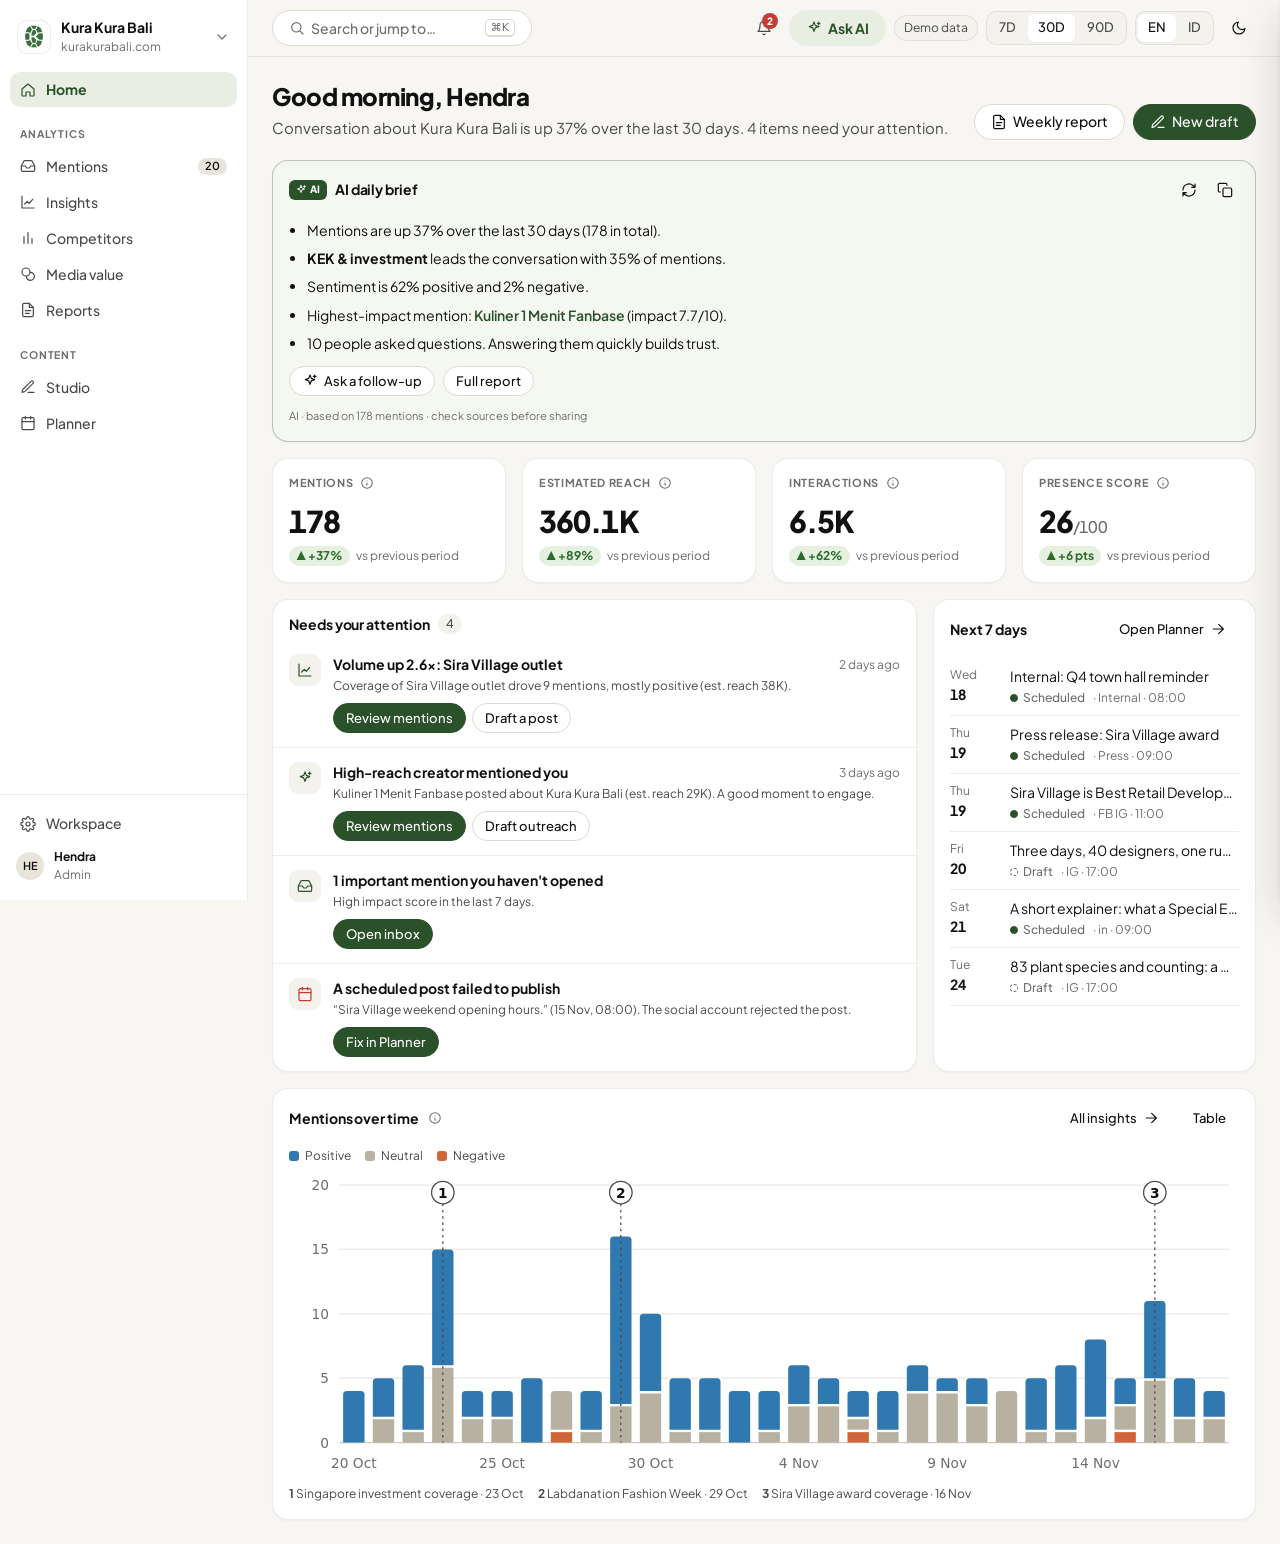
==== prototype/index.html @ 63d2dd12 "Brand Intel prototype for Kura Kura Bali Clickable dashboard prototype (projects, mentions with filt" ====
<!doctype html>
<html lang="en">
<head>
<meta charset="utf-8">
<meta name="viewport" content="width=device-width, initial-scale=1">
<title>Kura Kura Bali Brand Intel</title>
<meta name="description" content="Brand monitoring and communications workspace prototype for Kura Kura Bali.">
<link rel="icon" href="assets/kkb-icon-192.png">
<link rel="preconnect" href="https://fonts.googleapis.com">
<link rel="preconnect" href="https://fonts.gstatic.com" crossorigin>
<link rel="stylesheet" href="https://fonts.googleapis.com/css2?family=Plus+Jakarta+Sans:wght@400;500;600;700;800&display=swap">
<link rel="stylesheet" href="styles.css?v=36">
<script>
  /* Apply the saved theme before first paint to avoid a flash. */
  try { const th = JSON.parse(localStorage.getItem("bi.theme")); if (th) document.documentElement.dataset.theme = th; } catch {}
</script>
</head>
<body>
<a href="#content" class="sr-only">Skip to content</a>
<div class="shell">
  <aside class="side" id="side"></aside>
  <div class="main">
    <header class="topbar" id="topbar"></header>
    <main class="content" id="content" tabindex="-1"></main>
  </div>
</div>
<div class="scrim" id="scrim"></div>
<aside class="drawer" id="drawer" role="dialog" aria-modal="true" aria-labelledby="dr-t" aria-hidden="true"></aside>
<div class="palette" id="palette" role="dialog" aria-modal="true" aria-label="Command palette"></div>
<div class="toasts" id="toasts" role="status" aria-live="polite"></div>
<div id="tip" role="tooltip"></div>
<script src="i18n.js?v=36"></script>
<script src="data.js?v=36"></script>
<script src="charts.js?v=36"></script>
<script src="app.js?v=36"></script>
</body>
</html>
---- prototype/styles.css ----
/* ============ Tokens ============ */
/* Brand: Kura Kura Bali (kurakurabali.com) — deep green #2b512b, sage #acc29b, sand #cfcabe,
   cream #f2ecdb, near-black #111. UI font: Plus Jakarta Sans (clean, screen-first, tabular figures).
   Chart hues are Bali-toned and validated for colour-blind separation in both modes. */
:root{
  color-scheme:light;
  --font:"Plus Jakarta Sans",system-ui,-apple-system,"Segoe UI",Roboto,sans-serif;
  --bg:#f7f6f2;--surface:#ffffff;--surface-2:#f4f2ec;--surface-3:#e9e5da;
  --border:rgba(17,17,17,.08);--border-strong:#dedad0;
  --ink:#111111;--ink-2:#4a4a4a;--muted:#6e6e6e;
  --accent:#2b512b;--accent-ink:#ffffff;--accent-soft:#e8efe2;--accent-tint:#f5f8f1;--sage:#acc29b;--sand:#cfcabe;--focus:#257f87;
  --grid:#ebe8e0;--axis:#cfcabe;
  --pos:#2f78b0;--neu:#b8b1a1;--neg:#d0643a;
  --s1:#2f78b0;--s2:#d0643a;--s3:#1d9a8c;--s4:#9a5fb5;
  --good:#2e8b3e;--warning:#e0a21b;--serious:#d0643a;--critical:#c43c32;
  --up-text:#2b6b2f;--up-bg:#e5f0df;--down-text:#b0442a;--down-bg:#fbe9e2;
  --shadow:0 1px 2px rgba(17,17,17,.04);
  --shadow-pop:0 16px 40px rgba(17,17,17,.14),0 2px 6px rgba(17,17,17,.06);
  --r:16px;--r-sm:10px;
}
@media (prefers-color-scheme:dark){
  :root:where(:not([data-theme="light"])){
    color-scheme:dark;
    --bg:#0e120e;--surface:#151b15;--surface-2:#1c241c;--surface-3:#253025;
    --border:rgba(255,255,255,.09);--border-strong:#2f3a2f;
    --ink:#f1efe8;--ink-2:#c8c4b8;--muted:#9b978b;
    --accent:#acc29b;--accent-ink:#10170f;--accent-soft:#223322;--accent-tint:#18221a;--sage:#acc29b;--sand:#6f6a5f;--focus:#4fb3bc;
    --grid:#232c23;--axis:#3a463a;
    --pos:#4489c2;--neu:#6f6a5f;--neg:#d36c42;
    --s1:#4489c2;--s2:#d36c42;--s3:#20a090;--s4:#a874c6;
    --good:#5fb36a;--warning:#e8b23a;--serious:#e07a4f;--critical:#e06a5f;
    --up-text:#9fd18b;--up-bg:#1f3320;--down-text:#f39270;--down-bg:#3a221a;
    --shadow:none;--shadow-pop:0 16px 40px rgba(0,0,0,.55);
  }
}
:root[data-theme="dark"]{
  color-scheme:dark;
  --bg:#0e120e;--surface:#151b15;--surface-2:#1c241c;--surface-3:#253025;
  --border:rgba(255,255,255,.09);--border-strong:#2f3a2f;
  --ink:#f1efe8;--ink-2:#c8c4b8;--muted:#9b978b;
  --accent:#acc29b;--accent-ink:#10170f;--accent-soft:#223322;--accent-tint:#18221a;--sage:#acc29b;--sand:#6f6a5f;--focus:#4fb3bc;
  --grid:#232c23;--axis:#3a463a;
  --pos:#4489c2;--neu:#6f6a5f;--neg:#d36c42;
  --s1:#4489c2;--s2:#d36c42;--s3:#20a090;--s4:#a874c6;
  --good:#5fb36a;--warning:#e8b23a;--serious:#e07a4f;--critical:#e06a5f;
  --up-text:#9fd18b;--up-bg:#1f3320;--down-text:#f39270;--down-bg:#3a221a;
  --shadow:none;--shadow-pop:0 16px 40px rgba(0,0,0,.55);
}

/* ============ Base ============ */
*{box-sizing:border-box}
html,body{margin:0}
body{background:var(--bg);color:var(--ink);font:14px/1.5 var(--font);-webkit-font-smoothing:antialiased;font-feature-settings:"cv11"}
h1,h2,h3,h4{margin:0;line-height:1.25}
h1{font-size:24px;font-weight:800;letter-spacing:-.02em}
h2{font-size:15px;font-weight:700;letter-spacing:-.005em}
h3{font-size:13px;font-weight:700}
p{margin:0}
a{color:inherit}
button,input,select,textarea{font:inherit;color:inherit}
:focus-visible{outline:2px solid var(--focus);outline-offset:2px;border-radius:6px}
.sr-only{position:absolute;width:1px;height:1px;overflow:hidden;clip:rect(0 0 0 0);white-space:nowrap}
.num{font-variant-numeric:tabular-nums}
.muted{color:var(--muted)}
.ink2{color:var(--ink-2)}
.small{font-size:12px}
.nowrap{white-space:nowrap}
svg.i{width:16px;height:16px;flex:none;stroke:currentColor;fill:none;stroke-width:1.8;stroke-linecap:round;stroke-linejoin:round}

/* ============ Shell ============ */
.shell{display:grid;grid-template-columns:248px minmax(0,1fr);min-height:100vh}
.side{background:var(--surface);border-right:1px solid var(--border);display:flex;flex-direction:column;position:sticky;top:0;height:100vh;z-index:40}
.brand{display:flex;align-items:center;gap:10px;padding:16px 16px 12px}
.brand-mark{width:34px;height:34px;border-radius:10px;background:var(--accent);color:var(--accent-ink);display:grid;place-items:center;font-weight:800;font-size:13px;flex:none;overflow:hidden}
.brand-mark.logo{background:#fff;border:1px solid var(--border)}
.brand-mark.logo img{width:78%;height:78%;object-fit:contain}
.brand b{display:block;font-size:14px}
.brand span{display:block;font-size:12px;color:var(--muted)}
.nav{flex:1;overflow:auto;padding:4px 10px 12px}
.nav-group{font-size:10.5px;font-weight:700;color:var(--muted);text-transform:uppercase;letter-spacing:.08em;padding:18px 10px 6px}
.nav a{display:flex;align-items:center;gap:10px;padding:7px 10px;border-radius:var(--r-sm);text-decoration:none;color:var(--ink-2);font-weight:500;margin:1px 0}
.nav a:hover{background:var(--surface-2);color:var(--ink)}
.nav a[aria-current="page"]{background:var(--accent-soft);color:var(--accent);font-weight:700}
.nav a .count{margin-left:auto;font-size:11px;font-weight:600;background:var(--surface-3);color:var(--ink);border-radius:99px;padding:0 7px;min-width:20px;text-align:center}
.nav a .count.hot{background:var(--critical);color:#fff}
.side-foot{border-top:1px solid var(--border);padding:10px}
.me{display:flex;align-items:center;gap:10px;padding:6px}
.avatar{width:28px;height:28px;border-radius:99px;background:var(--surface-3);display:grid;place-items:center;font-size:11px;font-weight:600;flex:none}

.main{min-width:0;display:flex;flex-direction:column}
.topbar{position:sticky;top:0;z-index:30;background:color-mix(in srgb,var(--bg) 88%,transparent);backdrop-filter:blur(8px);border-bottom:1px solid var(--border);display:flex;align-items:center;gap:8px;padding:10px 24px}
.topbar .grow{flex:1}
.btn.menu-btn{display:none}
.search-btn{display:flex;align-items:center;gap:8px;min-width:260px;justify-content:flex-start;color:var(--muted)}
.search-btn kbd{margin-left:auto}
kbd{font:11px/1 system-ui;border:1px solid var(--border-strong);border-bottom-width:2px;border-radius:5px;padding:2px 5px;color:var(--muted);background:var(--surface)}
.content{padding:24px;max-width:1360px;width:100%;margin:0 auto}
.demo-flag{display:inline-flex;align-items:center;gap:6px;font-size:12px;color:var(--ink-2);background:var(--surface-2);border:1px solid var(--border);padding:3px 9px;border-radius:99px}

/* ============ Controls ============ */
.btn{display:inline-flex;align-items:center;justify-content:center;gap:6px;height:36px;padding:0 16px;border-radius:999px;font-weight:600;border:1px solid var(--border-strong);background:var(--surface);cursor:pointer;font-weight:500;white-space:nowrap;text-decoration:none}
.btn:hover{background:var(--surface-2)}
.btn.primary{background:var(--accent);border-color:var(--accent);color:var(--accent-ink)}
.btn.primary:hover{filter:brightness(1.08)}
.btn.ghost{border-color:transparent;background:transparent}
.btn.ghost:hover{background:var(--surface-2)}
.btn.sm{height:30px;padding:0 12px;font-size:13px}
.btn.icon{width:34px;padding:0}
.btn.sm.icon{width:28px}
.btn.danger{color:var(--down-text)}
.btn[disabled]{opacity:.5;cursor:not-allowed}
.input,.select,textarea.input{height:34px;border:1px solid var(--border-strong);background:var(--surface);border-radius:var(--r-sm);padding:0 10px;min-width:0}
textarea.input{height:auto;padding:10px 12px;resize:vertical;line-height:1.6;width:100%}
.input:focus,.select:focus,textarea.input:focus{outline:2px solid var(--focus);outline-offset:-1px;border-color:transparent}
.field{display:flex;flex-direction:column;gap:6px;min-width:0}
.field>label,.label{font-size:12px;font-weight:600;color:var(--ink-2)}
.help{font-size:12px;color:var(--muted)}
.seg{display:inline-flex;background:var(--surface-2);border:1px solid var(--border);border-radius:var(--r-sm);padding:2px;gap:2px}
.seg button{border:0;background:transparent;height:28px;padding:0 10px;border-radius:6px;cursor:pointer;color:var(--ink-2);font-weight:500;font-size:13px}
.seg button[aria-pressed="true"]{background:var(--surface);color:var(--ink);box-shadow:var(--shadow)}
.tabs{display:flex;gap:2px;border-bottom:1px solid var(--border);margin-bottom:16px;overflow-x:auto}
.tabs button{border:0;background:none;padding:10px 12px;cursor:pointer;color:var(--muted);font-weight:500;border-bottom:2px solid transparent;margin-bottom:-1px;white-space:nowrap;display:flex;gap:6px;align-items:center}
.tabs button[aria-selected="true"]{color:var(--ink);border-bottom-color:var(--accent)}
.tabs .count{font-size:11px;background:var(--surface-3);border-radius:99px;padding:0 6px}
.chip{display:inline-flex;align-items:center;gap:6px;height:28px;padding:0 10px;border-radius:99px;border:1px solid var(--border-strong);background:var(--surface);cursor:pointer;font-size:13px;color:var(--ink-2)}
.chip[aria-pressed="true"]{background:var(--ink);border-color:var(--ink);color:var(--surface)}
.chip .x{opacity:.6}
.switch{position:relative;width:34px;height:20px;flex:none}
.switch input{opacity:0;width:100%;height:100%;margin:0;position:absolute;cursor:pointer}
.switch span{position:absolute;inset:0;background:var(--surface-3);border-radius:99px;transition:.15s;pointer-events:none}
.switch span::after{content:"";position:absolute;width:16px;height:16px;border-radius:99px;background:#fff;top:2px;left:2px;transition:.15s;box-shadow:0 1px 2px rgba(0,0,0,.2)}
.switch input:checked+span{background:var(--accent)}
.switch input:checked+span::after{left:16px}
.switch input:focus-visible+span{outline:2px solid var(--focus);outline-offset:2px}

/* ============ Layout ============ */
.page-head{display:flex;align-items:flex-end;gap:16px;margin-bottom:20px;flex-wrap:wrap}
.page-head .titles{flex:1;min-width:240px}
.page-head p{color:var(--ink-2);margin-top:6px;max-width:720px;font-size:15px}
.page-head h1{display:flex;align-items:center;gap:8px}
.row{display:flex;align-items:center;gap:8px}
.row.wrap{flex-wrap:wrap}
.spacer{flex:1}
.stack{display:flex;flex-direction:column;gap:16px}
.grid{display:grid;gap:16px}
.g2{grid-template-columns:repeat(2,minmax(0,1fr))}
.g3{grid-template-columns:repeat(3,minmax(0,1fr))}
.g4{grid-template-columns:repeat(4,minmax(0,1fr))}
.g-main{grid-template-columns:minmax(0,2fr) minmax(0,1fr)}
.g-side{grid-template-columns:minmax(0,1fr) 340px}
.card{background:var(--surface);border:1px solid var(--border);border-radius:var(--r);box-shadow:var(--shadow);min-width:0}
.card-head{display:flex;align-items:center;gap:8px;padding:14px 16px 0}
.card-head h2{font-size:14px;font-weight:700}
.card-body{padding:14px 16px 16px}
.card-body.flush{padding:0}
.card-foot{border-top:1px solid var(--border);padding:10px 16px;display:flex;gap:8px;align-items:center}
.scroll-x{overflow-x:auto}
.divider{height:1px;background:var(--border);margin:12px 0}

/* ============ KPI ============ */
.kpi{padding:16px}
.kpi .label{display:flex;align-items:center;gap:6px;font-weight:700;color:var(--muted);font-size:11px;text-transform:uppercase;letter-spacing:.06em}
.kpi .value{font-size:30px;font-weight:800;letter-spacing:-.03em;margin-top:8px;font-variant-numeric:tabular-nums}
.kpi .delta{font-size:12px;margin-top:2px;display:flex;align-items:center;gap:2px 6px;flex-wrap:wrap;color:var(--muted)}
.delta .up,.delta .down{white-space:nowrap}
.delta .up{color:var(--up-text);background:var(--up-bg);font-weight:700;padding:1px 7px;border-radius:99px}
.delta .down{color:var(--down-text);background:var(--down-bg);font-weight:700;padding:1px 7px;border-radius:99px}
.info{display:inline-grid;place-items:center;width:16px;height:16px;border-radius:99px;border:0;background:none;color:var(--muted);cursor:help;padding:0}
.info svg{width:14px;height:14px}

/* ============ Pills / badges ============ */
.pill{display:inline-flex;align-items:center;gap:5px;font-size:12px;font-weight:500;padding:1px 8px 1px 6px;border-radius:99px;background:var(--surface-2);color:var(--ink-2);white-space:nowrap}
.pill .dot{width:8px;height:8px;border-radius:99px;flex:none}
.pill.plain{padding:1px 8px}
.sev{display:inline-flex;align-items:center;gap:6px;font-size:12px;font-weight:600;white-space:nowrap}
.sev svg{width:14px;height:14px}
.sev.critical svg{color:var(--critical)}.sev.serious svg{color:var(--serious)}.sev.warning svg{color:var(--warning)}.sev.good svg{color:var(--good)}
.score-chip{display:inline-flex;align-items:center;gap:6px;font-size:12px;white-space:nowrap}
.score-chip .sbar{width:44px;height:6px;border-radius:99px;background:var(--surface-3);overflow:hidden;display:block}
.score-chip .sbar i{display:block;height:100%;background:var(--accent);border-radius:99px}
.src{width:28px;height:28px;border-radius:8px;display:grid;place-items:center;font-size:10px;font-weight:700;background:var(--surface-2);color:var(--ink-2);flex:none;letter-spacing:.02em}
.lang{font-size:10px;font-weight:700;border:1px solid var(--border-strong);border-radius:4px;padding:0 4px;color:var(--muted)}

/* ============ Table ============ */
table.t{width:100%;border-collapse:collapse}
.t th{font-size:12px;font-weight:600;color:var(--muted);text-align:left;padding:10px 12px;border-bottom:1px solid var(--border);white-space:nowrap}
.t th.r,.t td.r{text-align:right}
.t th button{background:none;border:0;padding:0;font:inherit;color:inherit;cursor:pointer;display:inline-flex;align-items:center;gap:4px}
.t td{padding:11px 12px;border-bottom:1px solid var(--border);vertical-align:middle}
.t tr:last-child td{border-bottom:0}
.t tbody tr.click{cursor:pointer}
.t tbody tr.click:hover{background:var(--surface-2)}
.mini-bar{height:6px;border-radius:99px;background:var(--surface-2);overflow:hidden;min-width:60px;display:flex;gap:2px}
.mini-bar i{display:block;height:100%}

/* ============ Attention list (Home) ============ */
.attn{display:flex;gap:12px;padding:14px 16px;border-bottom:1px solid var(--border);align-items:flex-start}
.attn:last-child{border-bottom:0}
.attn .ic{width:32px;height:32px;border-radius:9px;display:grid;place-items:center;flex:none;background:var(--surface-2)}
.attn .ic svg{width:16px;height:16px}
.attn.critical .ic{color:var(--critical)}.attn.serious .ic{color:var(--serious)}.attn.calm .ic{color:var(--accent)}
.attn b{display:block;font-weight:700}
.attn .acts{display:flex;gap:6px;margin-top:8px;flex-wrap:wrap}

/* ============ Mentions inbox ============ */
.inbox{display:grid;grid-template-columns:minmax(0,1fr) 300px;gap:16px;align-items:start}
.mfilters{position:sticky;top:76px;max-height:calc(100vh - 92px);overflow:auto}
.fgroup{border:0;margin:0;padding:0;min-width:0}
.fgroup legend,.flabel{font-size:12px;font-weight:600;color:var(--ink-2);margin-bottom:8px;display:flex;align-items:center;gap:6px;padding:0}
.fgrid{display:grid;grid-template-columns:1fr;gap:2px}
.fcheck{display:flex;align-items:center;gap:8px;padding:4px 2px;font-size:13px;cursor:pointer;border-radius:6px}
.fcheck:hover{background:var(--surface-2)}
.fcheck input{margin:0;accent-color:var(--accent)}
.fcheck .dot{width:8px;height:8px;border-radius:99px;display:inline-block}
.fcheck .muted{margin-left:4px}
.src.xs{width:20px;height:20px;font-size:9px;border-radius:5px}
.visited-tag{display:inline-flex;align-items:center;gap:3px;font-size:11px;color:var(--muted)}
.visited-tag svg{width:12px;height:12px}
.new-tag{font-size:11px;font-weight:600;color:var(--accent)}
.filters-btn{display:none}
.m-toolbar{display:flex;gap:8px;flex-wrap:wrap;padding:12px 12px 0;align-items:center}
.m-item{display:flex;gap:12px;padding:12px 14px;border-bottom:1px solid var(--border);cursor:pointer;align-items:flex-start;position:relative}
.m-item:hover{background:var(--surface-2)}
.m-item[aria-selected="true"]{background:var(--accent-soft)}
.m-item[aria-selected="true"]::before{content:"";position:absolute;left:0;top:0;bottom:0;width:3px;background:var(--accent)}
.m-item .body{flex:1;min-width:0}
.m-item .meta{display:flex;gap:6px;align-items:center;font-size:12px;color:var(--muted);flex-wrap:wrap}
.m-item .meta b{color:var(--ink);font-weight:700}
.m-item .text{margin-top:3px;display:-webkit-box;-webkit-line-clamp:2;-webkit-box-orient:vertical;overflow:hidden;color:var(--ink-2)}
.m-item.unread .text{color:var(--ink)}
.m-item.unread{background:color-mix(in srgb,var(--accent-soft) 45%,transparent)}
.m-item input[type=checkbox]{margin-top:7px}
.detail{position:sticky;top:76px}
.detail .quote{font-size:15px;line-height:1.6;padding:14px 16px;border-left:3px solid var(--border-strong);background:var(--surface-2);border-radius:0 var(--r-sm) var(--r-sm) 0}
.kv{display:grid;grid-template-columns:110px 1fr;gap:8px 12px;font-size:13px}
.kv dt{color:var(--muted)}
.kv dd{margin:0;min-width:0}
.bulkbar{display:flex;gap:8px;align-items:center;padding:8px 12px;background:var(--ink);color:var(--surface);border-radius:var(--r-sm);margin:10px 12px 0}
.bulkbar .btn{background:transparent;color:inherit;border-color:rgba(255,255,255,.3)}
.kbd-hint{display:none;gap:12px;flex-wrap:wrap;font-size:12px;color:var(--muted);padding:10px 14px;border-top:1px solid var(--border)}

/* ============ Charts ============ */
.chart{position:relative;width:100%}
.chart svg{display:block;width:100%;height:auto;overflow:visible}
.chart text{font-size:11px;fill:var(--muted);font-family:system-ui,sans-serif}
.chart .lbl{fill:var(--ink-2);font-size:12px}
.chart .lbl-strong{fill:var(--ink);font-size:12px;font-weight:600}
.legend{display:flex;flex-wrap:wrap;gap:14px;font-size:12px;color:var(--ink-2)}
.legend span{display:inline-flex;align-items:center;gap:6px}
.legend i{width:10px;height:10px;border-radius:3px;display:inline-block}
.legend i.line{height:2px;width:14px;border-radius:2px}
#tip{position:fixed;z-index:100;pointer-events:none;background:var(--surface);color:var(--ink);border:1px solid var(--border);box-shadow:var(--shadow-pop);border-radius:var(--r-sm);padding:8px 10px;font-size:12px;min-width:140px;opacity:0;transition:opacity .08s;max-width:260px}
#tip.on{opacity:1}
#tip .tt{font-weight:600;margin-bottom:4px}
#tip .tr{display:flex;gap:8px;align-items:center;justify-content:space-between}
#tip .tr span{display:inline-flex;align-items:center;gap:6px;color:var(--ink-2)}
#tip .tr i{width:8px;height:8px;border-radius:2px;display:inline-block}
.hbar{display:grid;grid-template-columns:minmax(90px,140px) 1fr auto;gap:10px;align-items:center;margin:8px 0;font-size:13px}
.hbar .track{height:8px;border-radius:0 4px 4px 0;background:transparent;position:relative}
.hbar .track i{position:absolute;left:0;top:0;bottom:0;border-radius:0 4px 4px 0;background:var(--pos)}
.seg100{display:flex;height:14px;gap:2px;border-radius:4px;overflow:hidden}
.seg100 i{display:block;height:100%}

/* ============ Calendar ============ */
.cal{display:grid;grid-template-columns:repeat(7,minmax(0,1fr));border-top:1px solid var(--border);border-left:1px solid var(--border)}
.cal .dow{font-size:11px;font-weight:600;color:var(--muted);text-transform:uppercase;letter-spacing:.05em;padding:8px;border-right:1px solid var(--border);border-bottom:1px solid var(--border);background:var(--surface-2)}
.cal .day{min-height:112px;border-right:1px solid var(--border);border-bottom:1px solid var(--border);padding:6px;display:flex;flex-direction:column;gap:3px;position:relative}
.cal .day.out{background:var(--surface-2)}
.cal .day.out .d{opacity:.45}
.cal .day .d{font-size:12px;color:var(--ink-2);display:flex;align-items:center;justify-content:space-between}
.cal .day.today .d b{background:var(--accent);color:var(--accent-ink);border-radius:99px;width:22px;height:22px;display:grid;place-items:center;font-size:11px}
.cal .day .add{opacity:0;border:0;background:none;color:var(--muted);cursor:pointer;width:22px;height:22px;border-radius:6px;display:grid;place-items:center}
.cal .day:hover .add,.cal .day .add:focus-visible{opacity:1}
.cal .day .add:hover{background:var(--surface-3)}
.post-chip{display:flex;align-items:center;gap:5px;font-size:11px;padding:3px 6px;border-radius:6px;background:var(--surface-2);border:1px solid var(--border);cursor:pointer;text-align:left;width:100%;color:var(--ink);overflow:hidden}
.post-chip:hover{border-color:var(--border-strong)}
.post-chip .t{overflow:hidden;white-space:nowrap;text-overflow:ellipsis;flex:1}
.post-chip .bar{width:3px;align-self:stretch;border-radius:2px;flex:none}
.post-chip.failed{border-color:color-mix(in srgb,var(--critical) 55%,transparent)}
.st{display:inline-flex;align-items:center;gap:5px;font-size:12px;font-weight:500;white-space:nowrap}
.st i{width:8px;height:8px;border-radius:99px;display:inline-block;border:1.5px solid var(--muted)}
.st.draft i{border-style:dashed}
.st.in_review i{border-color:var(--warning);background:color-mix(in srgb,var(--warning) 35%,transparent)}
.st.scheduled i{border-color:var(--accent);background:var(--accent)}
.st.published i{border-color:var(--good);background:var(--good)}
.st.failed i{border-color:var(--critical);background:var(--critical)}

/* ============ Drawer / modal / palette / toast ============ */
.scrim{position:fixed;inset:0;background:rgba(0,0,0,.42);z-index:60;opacity:0;pointer-events:none;transition:opacity .15s}
.scrim.on{opacity:1;pointer-events:auto}
.drawer{position:fixed;top:0;right:0;bottom:0;width:min(560px,100%);background:var(--surface);z-index:70;box-shadow:var(--shadow-pop);transform:translateX(100%);transition:transform .2s ease;display:flex;flex-direction:column}
.drawer.on{transform:none}
.drawer-head{display:flex;align-items:center;gap:8px;padding:14px 16px;border-bottom:1px solid var(--border)}
.drawer-head h2{flex:1;font-size:16px}
.drawer-body{flex:1;overflow:auto;padding:16px}
.drawer-foot{border-top:1px solid var(--border);padding:12px 16px;display:flex;gap:8px;align-items:center}
.palette{position:fixed;left:50%;top:12vh;transform:translateX(-50%);width:min(560px,calc(100% - 32px));background:var(--surface);border:1px solid var(--border);border-radius:14px;box-shadow:var(--shadow-pop);z-index:80;display:none;overflow:hidden}
.palette.on{display:block}
.palette input{width:100%;border:0;border-bottom:1px solid var(--border);padding:14px 16px;font-size:15px;background:transparent;outline:none}
.palette ul{list-style:none;margin:0;padding:6px;max-height:340px;overflow:auto}
.palette li{display:flex;gap:10px;align-items:center;padding:9px 10px;border-radius:8px;cursor:pointer}
.palette li[aria-selected="true"]{background:var(--surface-2)}
.palette li .k{margin-left:auto;font-size:12px;color:var(--muted)}
.toasts{position:fixed;bottom:20px;right:20px;z-index:90;display:flex;flex-direction:column;gap:8px;align-items:flex-end}
.toast{background:var(--ink);color:var(--surface);padding:10px 14px;border-radius:10px;box-shadow:var(--shadow-pop);display:flex;gap:10px;align-items:center;font-size:13px;max-width:380px;animation:tin .18s ease}
.toast button{background:none;border:0;color:inherit;font-weight:600;text-decoration:underline;cursor:pointer;padding:0}
@keyframes tin{from{transform:translateY(8px);opacity:0}}
@media (prefers-reduced-motion:reduce){*{transition:none!important;animation:none!important}}

/* ============ Studio ============ */
.studio{display:grid;grid-template-columns:minmax(0,1fr) 340px;gap:16px;align-items:start}
.tpl-grid{display:grid;grid-template-columns:repeat(auto-fill,minmax(150px,1fr));gap:8px}
.tpl{border:1px solid var(--border-strong);border-radius:10px;padding:10px 12px;background:var(--surface);cursor:pointer;text-align:left}
.tpl:hover{background:var(--surface-2)}
.tpl[aria-pressed="true"]{border-color:var(--accent);box-shadow:inset 0 0 0 1px var(--accent);background:var(--accent-soft)}
.tpl b{display:block;font-size:13px}
.tpl span{font-size:12px;color:var(--muted)}
.editor{min-height:340px;font-size:15px}
.check{display:flex;gap:10px;padding:10px 0;border-bottom:1px solid var(--border);align-items:flex-start}
.check:last-child{border-bottom:0}
.check .ic{width:20px;height:20px;border-radius:99px;display:grid;place-items:center;flex:none;margin-top:1px}
.check.ok .ic{color:var(--good)}.check.warn .ic{color:var(--serious)}.check.bad .ic{color:var(--critical)}
.check .ic svg{width:16px;height:16px}
.check b{display:block;font-size:13px;font-weight:600}
.check p{font-size:12px;color:var(--muted)}
.score{display:flex;align-items:center;gap:12px}
.score .ring{width:56px;height:56px}
.sugg{border:1px solid var(--border);border-radius:10px;padding:10px 12px;margin-bottom:8px}
.sugg del{color:var(--down-text);text-decoration:line-through}
.sugg ins{color:var(--up-text);text-decoration:none;font-weight:600}
.sugg.done{opacity:.55}
.skeleton{background:linear-gradient(90deg,var(--surface-2),var(--surface-3),var(--surface-2));background-size:200% 100%;animation:sk 1.2s infinite;border-radius:6px;height:12px;margin:8px 0}
@keyframes sk{to{background-position:-200% 0}}
.empty{text-align:center;padding:40px 16px;color:var(--muted)}
.empty svg{width:28px;height:28px;margin-bottom:8px;color:var(--muted)}
.empty b{display:block;color:var(--ink);margin-bottom:4px}
.preview-card{border:1px solid var(--border);border-radius:12px;overflow:hidden;background:var(--surface)}
.preview-card .ph{display:flex;gap:8px;align-items:center;padding:10px 12px}
.preview-card .img{aspect-ratio:4/3;background:linear-gradient(160deg,var(--accent-soft),var(--surface-3));display:grid;place-items:center;color:var(--muted);font-size:12px}
.preview-card .cap{padding:10px 12px;white-space:pre-wrap;font-size:13px;word-break:break-word}
.counter{font-size:12px;color:var(--muted)}
.counter.over{color:var(--down-text);font-weight:600}
.tagbox{display:flex;flex-wrap:wrap;gap:6px}
.tagbox .pill{padding:2px 8px}

/* ============ Responsive ============ */
@media (max-width:1180px){
  .g4{grid-template-columns:repeat(2,minmax(0,1fr))}
  .studio,.g-side{grid-template-columns:1fr}
  .inbox{grid-template-columns:minmax(0,1fr) 270px}
}
@media (max-width:960px){
  .shell{grid-template-columns:1fr}
  .side{position:fixed;left:0;top:0;bottom:0;width:272px;transform:translateX(-100%);transition:transform .2s;box-shadow:var(--shadow-pop)}
  .side.on{transform:none}
  .btn.menu-btn{display:inline-flex}
  .search-btn{min-width:0}
  .search-btn .lbl,.search-btn kbd{display:none}
  .topbar{padding:10px 16px}
  .content{padding:16px}
  .g2,.g3,.g-main{grid-template-columns:1fr}
  .inbox{grid-template-columns:1fr}
  .filters-btn{display:inline-flex}
  .mfilters{position:static;max-height:none;display:none;order:-1}
  .mfilters.open{display:block}
  .cal .day{min-height:76px}
  .post-chip .t{display:none}
  .hide-sm{display:none!important}
}
@media (max-width:560px){
  .g4{grid-template-columns:1fr 1fr}
  .kpi .value{font-size:22px}
  .topbar .range-seg{display:none}
  .page-head{align-items:flex-start}
}

/* ============ Projects ============ */
.brand-wrap{position:relative;padding:10px 10px 4px}
.brand-wrap .brand{width:100%;border:1px solid transparent;background:none;border-radius:10px;padding:6px;text-align:left;cursor:pointer;color:inherit;font:inherit}
.brand-wrap .brand:hover,.brand-wrap .brand[aria-expanded="true"]{background:var(--surface-2);border-color:var(--border)}
.brand-wrap .brand>div{flex:1;min-width:0}
.brand-wrap .brand b,.brand-wrap .brand span{overflow:hidden;text-overflow:ellipsis;white-space:nowrap}
.brand-wrap .brand>svg{color:var(--muted)}
.brand-mark.sm{width:22px;height:22px;font-size:10px;border-radius:6px}
.proj-menu{position:absolute;left:10px;right:10px;top:calc(100% - 2px);z-index:50;background:var(--surface);border:1px solid var(--border);border-radius:12px;box-shadow:var(--shadow-pop);padding:6px}
.proj-menu button,.proj-menu a{display:flex;align-items:center;gap:8px;width:100%;padding:8px 10px;border:0;background:none;border-radius:8px;color:var(--ink);text-decoration:none;font:inherit;cursor:pointer;text-align:left}
.proj-menu button:hover,.proj-menu a:hover,.proj-menu button:focus-visible,.proj-menu a:focus-visible{background:var(--surface-2)}
.proj-menu svg.i{color:var(--muted)}
.proj-new{display:flex;flex-direction:column;align-items:center;justify-content:center;gap:6px;min-height:200px;border-style:dashed;text-decoration:none;color:var(--ink);text-align:center;padding:16px}
.proj-new:hover{background:var(--surface-2)}
.proj-new svg{width:22px;height:22px;color:var(--accent)}
.chipfield{display:flex;flex-wrap:wrap;gap:6px;align-items:center;min-height:38px;padding:4px 6px;border:1px solid var(--border-strong);border-radius:var(--r-sm);background:var(--surface)}
.chipfield:focus-within{outline:2px solid var(--focus);outline-offset:-1px;border-color:transparent}
.chipfield.invalid,.input.invalid{border-color:var(--critical);outline-color:var(--critical)}
.chipfield .pill{padding:2px 4px 2px 9px;gap:2px;color:var(--ink)}
.chipfield input{flex:1;min-width:160px;border:0;outline:0;background:transparent;height:28px;padding:0 4px}
.psteps{list-style:none;margin:0;padding:0;display:flex;flex-direction:column;gap:12px}
.pstep{display:flex;align-items:center;gap:10px;color:var(--muted)}
.pstep .pdot{width:18px;height:18px;border-radius:99px;border:2px solid var(--border-strong);flex:none;position:relative}
.pstep.active{color:var(--ink);font-weight:600}
.pstep.active .pdot{border-color:var(--accent);border-top-color:transparent;animation:spin .8s linear infinite}
.pstep.done{color:var(--ink-2)}
.pstep.done .pdot{border-color:var(--good);background:var(--good)}
.pstep.done .pdot::after{content:"";position:absolute;left:4px;top:1px;width:4px;height:8px;border:solid #fff;border-width:0 2px 2px 0;transform:rotate(45deg)}
@keyframes spin{to{transform:rotate(360deg)}}

/* ============ AI assist ============ */
.ai-card{border-color:color-mix(in srgb,var(--accent) 22%,var(--border));background:var(--accent-tint)}
.ai-card .card-head{gap:8px}
.ai-badge{display:inline-flex;align-items:center;gap:3px;font-size:10px;font-weight:800;letter-spacing:.04em;color:var(--accent-ink);background:var(--accent);border-radius:6px;padding:2px 6px;flex:none;height:20px}
.ai-badge svg{width:12px;height:12px}
.ai-list{margin:0;padding-left:18px;display:flex;flex-direction:column;gap:6px}
.ai-body{line-height:1.6}
.ai-body h3{font-size:12px;text-transform:uppercase;letter-spacing:.05em;color:var(--muted)}
.ai-note{display:flex;align-items:center;gap:6px;margin-top:12px;font-size:11px;color:var(--muted)}
.ai-note svg{width:12px;height:12px}
.ai-cite{color:var(--accent);font-weight:600;text-decoration:none}
.ai-cite:hover{text-decoration:underline}
.ai-inline{display:flex;gap:10px;align-items:flex-start;padding:10px 12px;border-radius:10px;background:var(--accent-soft)}
.ai-inline p,.ai-inline b{margin:0}
.ask-btn{color:var(--accent);background:var(--accent-soft);border-color:transparent;font-weight:700}
.ask-wrap{display:flex;flex-direction:column;gap:12px;height:100%}
.ask-log{flex:1;display:flex;flex-direction:column;gap:10px;min-height:240px}
.msg{max-width:92%;font-size:14px;line-height:1.55}
.msg.me{align-self:flex-end;background:var(--ink);color:var(--surface);padding:8px 12px;border-radius:12px 12px 2px 12px}
.msg.ai{display:flex;gap:8px;align-items:flex-start;background:var(--surface-2);padding:10px 12px;border-radius:12px 12px 12px 2px}
.msg.ai>div{min-width:0}
.danger-zone{border-color:color-mix(in srgb,var(--critical) 35%,var(--border))}
/* Grid children may shrink below their content width (prevents horizontal page scroll on phones). */
.grid>*,.studio>*,.inbox>*{min-width:0}
.select{max-width:100%}
.card-foot{flex-wrap:wrap}
/* Logo/initials mark must stay a centred grid even inside .brand (whose spans are block). */
.brand .brand-mark,.proj-menu .brand-mark,.brand-mark{display:grid;place-items:center}
.brand .brand-mark.logo img{width:80%;height:80%;object-fit:contain;display:block}
/* Topbar alerts bell */
.bell{position:relative;color:var(--ink-2)}
.bell .badge{position:absolute;top:2px;right:2px;min-width:16px;height:16px;padding:0 4px;border-radius:99px;background:var(--critical);color:#fff;font-size:10px;font-weight:800;display:grid;place-items:center;line-height:1}
.bell[aria-current="page"]{background:var(--accent-soft);color:var(--accent)}
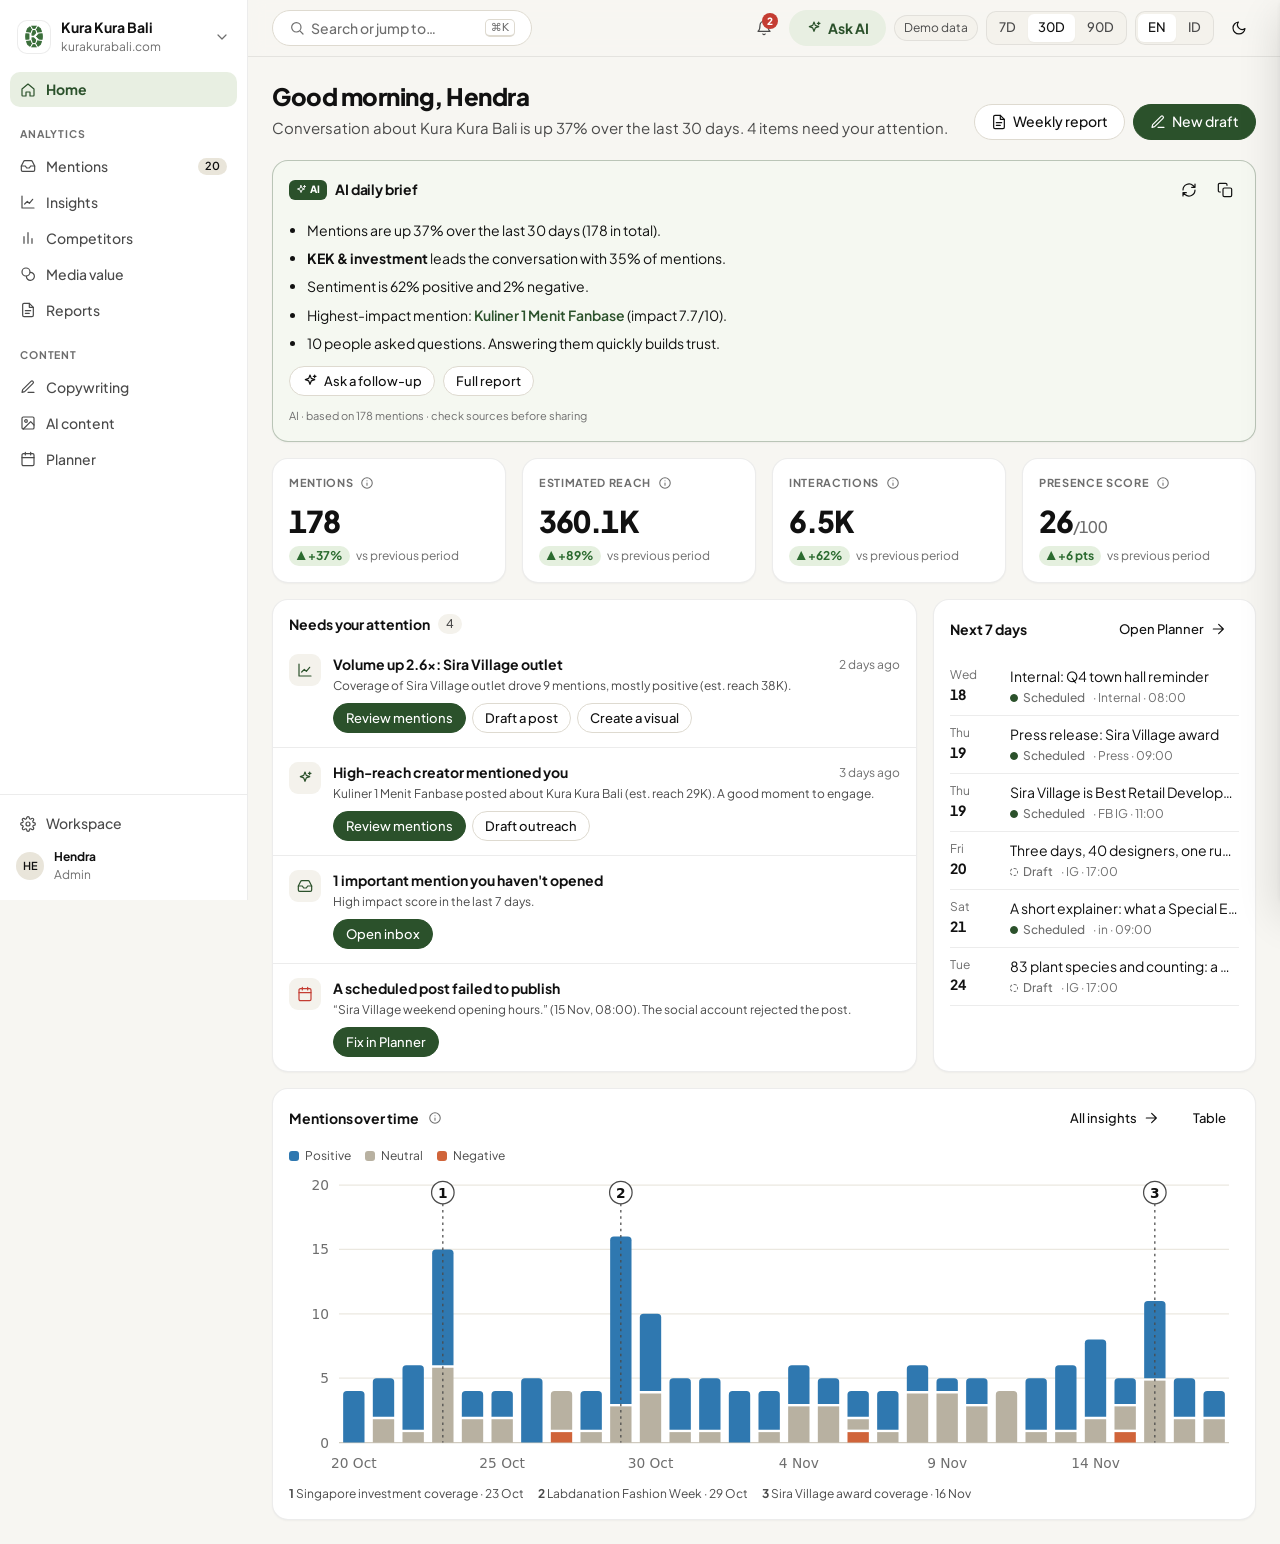
==== commit 6a4d74ca: "Rename Studio to Copywriting and add AI content (images) menu - Studio is now Copywriting (text only" ====
--- a/prototype/index.html
+++ b/prototype/index.html
@@ -9,7 +9,7 @@
 <link rel="preconnect" href="https://fonts.googleapis.com">
 <link rel="preconnect" href="https://fonts.gstatic.com" crossorigin>
 <link rel="stylesheet" href="https://fonts.googleapis.com/css2?family=Plus+Jakarta+Sans:wght@400;500;600;700;800&display=swap">
-<link rel="stylesheet" href="styles.css?v=36">
+<link rel="stylesheet" href="styles.css?v=38">
 <script>
   /* Apply the saved theme before first paint to avoid a flash. */
   try { const th = JSON.parse(localStorage.getItem("bi.theme")); if (th) document.documentElement.dataset.theme = th; } catch {}
@@ -29,9 +29,9 @@
 <div class="palette" id="palette" role="dialog" aria-modal="true" aria-label="Command palette"></div>
 <div class="toasts" id="toasts" role="status" aria-live="polite"></div>
 <div id="tip" role="tooltip"></div>
-<script src="i18n.js?v=36"></script>
-<script src="data.js?v=36"></script>
-<script src="charts.js?v=36"></script>
-<script src="app.js?v=36"></script>
+<script src="i18n.js?v=38"></script>
+<script src="data.js?v=38"></script>
+<script src="charts.js?v=38"></script>
+<script src="app.js?v=38"></script>
 </body>
 </html>
--- a/prototype/styles.css
+++ b/prototype/styles.css
@@ -437,3 +437,32 @@
 .bell{position:relative;color:var(--ink-2)}
 .bell .badge{position:absolute;top:2px;right:2px;min-width:16px;height:16px;padding:0 4px;border-radius:99px;background:var(--critical);color:#fff;font-size:10px;font-weight:800;display:grid;place-items:center;line-height:1}
 .bell[aria-current="page"]{background:var(--accent-soft);color:var(--accent)}
+
+/* ============ AI content (images) ============ */
+.cr-grid{display:grid;grid-template-columns:repeat(auto-fill,minmax(170px,1fr));gap:12px;align-items:start}
+.cr-lib{display:grid;grid-template-columns:repeat(3,1fr);gap:8px}
+.cr-item{display:block;width:100%;padding:3px;border:2px solid transparent;border-radius:14px;background:none;cursor:pointer}
+.cr-item:hover{border-color:var(--border-strong)}
+.cr-item[aria-pressed="true"]{border-color:var(--accent)}
+.cr-item:focus-visible{outline:2px solid var(--focus);outline-offset:2px}
+.cr-frame{position:relative;overflow:hidden;border-radius:10px;background:var(--surface-3);width:100%;container-type:inline-size}
+.cr-frame>svg{position:absolute;inset:0;width:100%;height:100%;display:block}
+.cr-frame.skel{background:linear-gradient(90deg,var(--surface-2),var(--surface-3),var(--surface-2));background-size:200% 100%;animation:sk 1.2s infinite}
+.cr-ov{position:absolute;inset:0;display:flex;flex-direction:column;justify-content:flex-end;padding:7cqw 7cqw 8cqw}
+.cr-scrim{position:absolute;inset:40% 0 0;background:linear-gradient(to bottom,rgba(0,0,0,0),rgba(0,0,0,.5))}
+.cr-hl{position:relative;font-weight:800;letter-spacing:-.02em;line-height:1.08;font-size:8.5cqw;text-wrap:balance}
+.cr-ov.light .cr-hl{color:#fff}
+.cr-ov.dark .cr-hl{color:#1f3a1f}
+.cr-logo{position:absolute;top:6cqw;right:6cqw;width:20cqw}
+.cr-logo.white{filter:brightness(0) invert(1) drop-shadow(0 1px 6px rgba(0,0,0,.25))}
+.cr-detail{display:grid;grid-template-columns:minmax(0,300px) minmax(0,1fr);gap:20px;align-items:start}
+.cr-player .cr-frame{border-radius:12px;box-shadow:var(--shadow)}
+.cr-tg{display:inline-flex;align-items:center;gap:6px;font-size:13px;cursor:pointer}
+.cr-tg input{accent-color:var(--accent);width:16px;height:16px}
+.cr-sw{width:28px;height:28px;border-radius:8px;border:1px solid var(--border)}
+.cr-kitlogo{width:56px;height:40px;border-radius:8px;background:#fff;border:1px solid var(--border);display:grid;place-items:center;flex:none}
+.cr-kitlogo img{width:44px}
+.cr-att{display:flex;gap:10px;align-items:center;padding:8px;border:1px solid var(--border);border-radius:10px}
+.cr-att .cr-frame{width:64px;flex:none}
+.pv-media .cr-frame{border-radius:0}
+@media (max-width:720px){.cr-detail{grid-template-columns:1fr}.cr-grid{grid-template-columns:repeat(2,1fr)}}
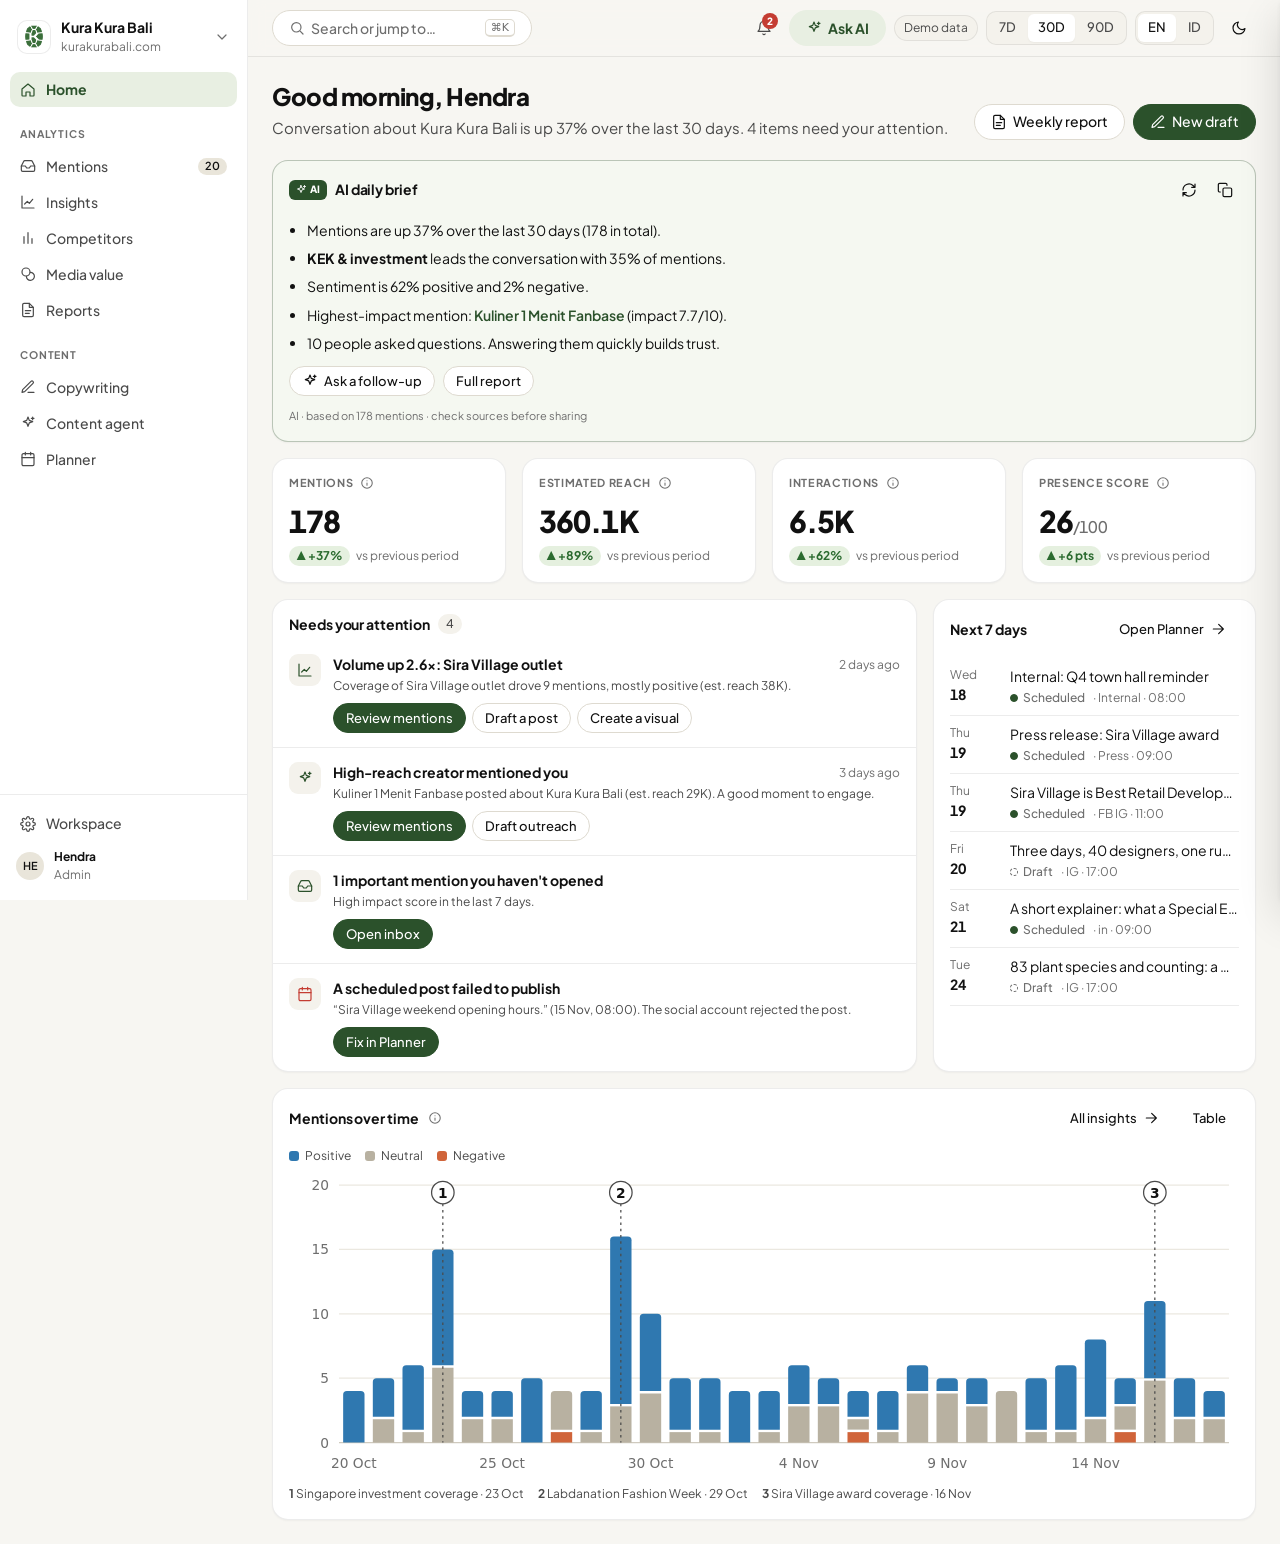
==== commit 085be4d5: "Turn AI content into a chat content agent; translate mentions EN/ID" ====
--- a/prototype/index.html
+++ b/prototype/index.html
@@ -9,7 +9,7 @@
 <link rel="preconnect" href="https://fonts.googleapis.com">
 <link rel="preconnect" href="https://fonts.gstatic.com" crossorigin>
 <link rel="stylesheet" href="https://fonts.googleapis.com/css2?family=Plus+Jakarta+Sans:wght@400;500;600;700;800&display=swap">
-<link rel="stylesheet" href="styles.css?v=38">
+<link rel="stylesheet" href="styles.css?v=40">
 <script>
   /* Apply the saved theme before first paint to avoid a flash. */
   try { const th = JSON.parse(localStorage.getItem("bi.theme")); if (th) document.documentElement.dataset.theme = th; } catch {}
@@ -29,9 +29,9 @@
 <div class="palette" id="palette" role="dialog" aria-modal="true" aria-label="Command palette"></div>
 <div class="toasts" id="toasts" role="status" aria-live="polite"></div>
 <div id="tip" role="tooltip"></div>
-<script src="i18n.js?v=38"></script>
-<script src="data.js?v=38"></script>
-<script src="charts.js?v=38"></script>
-<script src="app.js?v=38"></script>
+<script src="i18n.js?v=40"></script>
+<script src="data.js?v=40"></script>
+<script src="charts.js?v=40"></script>
+<script src="app.js?v=40"></script>
 </body>
 </html>
--- a/prototype/styles.css
+++ b/prototype/styles.css
@@ -351,7 +351,7 @@
 }
 @media (max-width:960px){
   .shell{grid-template-columns:1fr}
-  .side{position:fixed;left:0;top:0;bottom:0;width:272px;transform:translateX(-100%);transition:transform .2s;box-shadow:var(--shadow-pop)}
+  .side{position:fixed;left:0;top:0;bottom:0;width:272px;z-index:65;transform:translateX(-100%);transition:transform .2s;box-shadow:var(--shadow-pop)}
   .side.on{transform:none}
   .btn.menu-btn{display:inline-flex}
   .search-btn{min-width:0}
@@ -466,3 +466,20 @@
 .cr-att .cr-frame{width:64px;flex:none}
 .pv-media .cr-frame{border-radius:0}
 @media (max-width:720px){.cr-detail{grid-template-columns:1fr}.cr-grid{grid-template-columns:repeat(2,1fr)}}
+/* ============ Content agent (chat) ============ */
+.ag-chat{display:flex;flex-direction:column;min-height:calc(100vh - 220px)}
+.ag-log{flex:1;display:flex;flex-direction:column;gap:12px;padding:16px;overflow-y:auto;max-height:calc(100vh - 290px);min-height:360px}
+.ag-log .msg{max-width:min(620px,94%)}
+.ag-log .msg.ai p{margin:0}
+.ag-input{display:flex;gap:8px;align-items:flex-end;padding:12px 14px;border-top:1px solid var(--border)}
+.ag-input textarea{flex:1;resize:none;min-height:40px;max-height:140px;line-height:1.45}
+.ag-card{background:var(--surface);border:1px solid var(--border);border-radius:12px;overflow:hidden}
+.ag-vis{max-width:300px;padding:10px 10px 0}
+.ag-cap{padding:10px 12px;white-space:pre-wrap;font-size:14px;line-height:1.55}
+.ag-meta{padding:0 12px 10px;gap:6px}
+.ag-meta svg{width:12px;height:12px;vertical-align:-2px}
+.ag-fb{display:flex;flex-direction:column;gap:6px}
+.ag-fb .check{margin:0}
+.ag-side{position:sticky;top:76px}
+.ag-side #ag-cap{resize:vertical;font-size:13px;line-height:1.5}
+@media (max-width:900px){.ag-side{position:static}.ag-chat{min-height:0}.ag-log{max-height:none;min-height:300px}}
